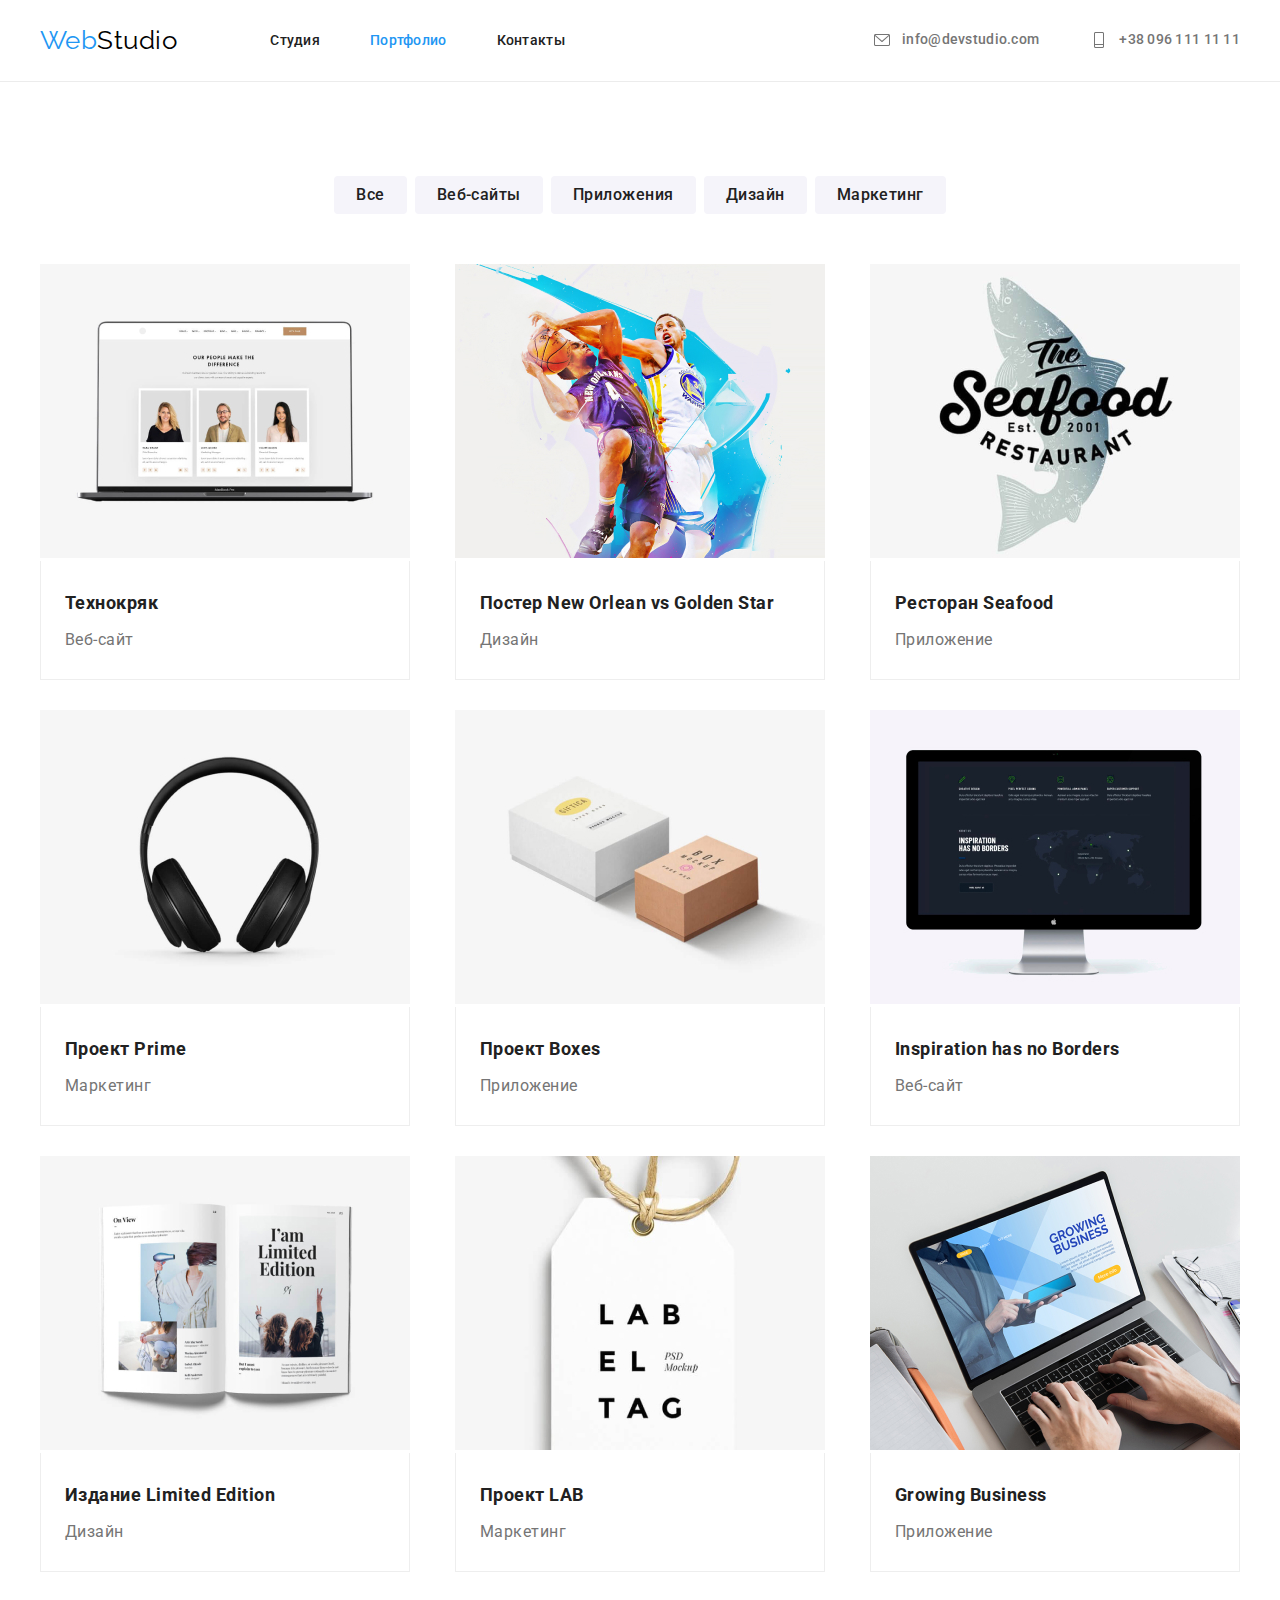
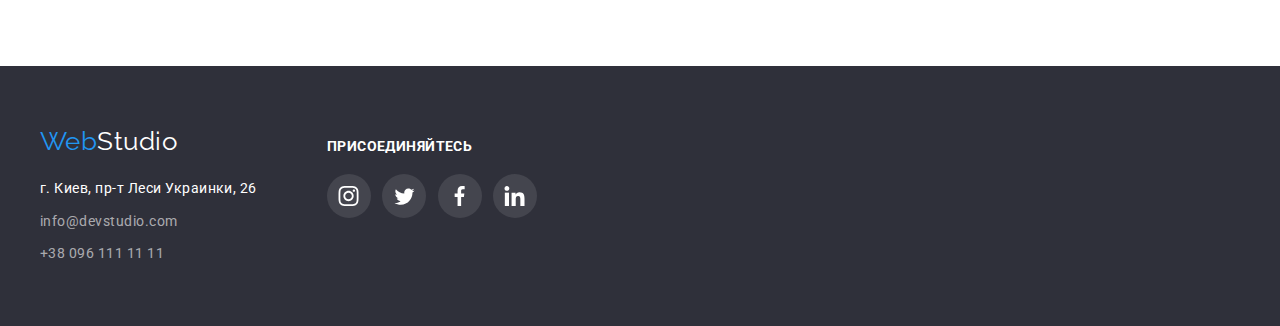
==== portfolio.html @ 29df1f12 "Initial commit" ====
<!DOCTYPE html>
<html lang="ru">
  <head>
    <meta charset="UTF-8" />
    <meta http-equiv="X-UA-Compatible" content="IE=edge" />
    <meta name="viewport" content="width=device-width, initial-scale=1.0" />
    <title>Document</title>
    <link rel="stylesheet" href="./css/reset.css" />
    <link rel="stylesheet" href="./css/styles.css" />
    <link rel="preconnect" href="https://fonts.googleapis.com" />
    <link rel="preconnect" href="https://fonts.gstatic.com" crossorigin />

    <link
      href="https://fonts.googleapis.com/css2?family=Raleway:wght@700&family=Roboto:wght@400;500;700;900&display=swap"
      rel="stylesheet"
    />
  </head>
  <body>
    <!-- Шапка -->

    <header class="header">
      <div class="container">
        <nav class="header-nav">
          <a href="./index.html" class="header-logo logo">
            Web<span class="accent-header">Studio</span></a
          >
          <ul class="site-nav">
            <li class="site-nav-link">
              <a href="./index.html" class="header-link link">Студия</a>
            </li>
            <li class="site-nav-link">
              <a href="./portfolio.html" class="header-link link current">Портфолио</a>
            </li>
            <li class="site-nav-link"><a href="" class="header-link link">Контакты</a></li>
          </ul>
        </nav>
        <ul class="socials-list">
          <li class="socials-list-item">
            <a href="mailto:info@devstudio.com" class="socials"
              ><svg class="decor-icon-header">
                <use href="./images/svg/mail-tel.svg#icon-mail"></use>
              </svg>
              info@devstudio.com</a
            >
          </li>
          <li class="socials-list-item no-margin">
            <a href="tel:+38-096-111-11-11" class="socials">
              <svg class="decor-icon-header">
                <use href="./images/svg/mail-tel.svg#icon-tel"></use>
              </svg>
              +38 096 111 11 11</a
            >
          </li>
        </ul>
      </div>
    </header>

    <!-- Портфолио -->

    <main>
      <section class="portfolio-section">
        <div class="container">
          <!-- Заголовок спрятан -->
          <h1 class="portfolio-hidden">Портфолио</h1>

          <!-- Фильтр -->
          <ul class="filter">
            <li class="filter-item"><button type="button" class="filter-button">Все</button></li>
            <li class="filter-item">
              <button type="button" class="filter-button">Веб-сайты</button>
            </li>
            <li class="filter-item">
              <button type="button" class="filter-button">Приложения</button>
            </li>
            <li class="filter-item"><button type="button" class="filter-button">Дизайн</button></li>
            <li class="filter-item">
              <button type="button" class="filter-button">Маркетинг</button>
            </li>
          </ul>

          <!-- Галерея -->

          <ul class="portfolio">
            <li class="portfolio-item">
              <img
                src="./images/Portfolio/img-1.jpg"
                alt="Открытый ноутбук"
                width="370"
                height="294"
              />
              <div class="portfolio-cards">
                <h2 class="portfolio-title">Технокряк</h2>
                <p class="portfolio-text">Веб-сайт</p>
              </div>
            </li>
            <li class="portfolio-item">
              <img
                src="./images/Portfolio/img-2.jpg"
                alt="Два баскетболиста в прыжке"
                width="370"
                height="294"
              />
              <div class="portfolio-cards">
                <h2 class="portfolio-title">Постер New Orlean vs Golden Star</h2>
                <p class="portfolio-text">Дизайн</p>
              </div>
            </li>
            <li class="portfolio-item">
              <img
                src="./images/Portfolio/img-3.jpg"
                alt="Логотип ресторана морской еды"
                width="370"
                height="294"
              />
              <div class="portfolio-cards">
                <h2 class="portfolio-title">Ресторан Seafood</h2>
                <p class="portfolio-text">Приложение</p>
              </div>
            </li>
            <li class="portfolio-item">
              <img
                src="./images/Portfolio/img-4.jpg"
                alt="Черные наушники"
                width="370"
                height="294"
              />
              <div class="portfolio-cards">
                <h2 class="portfolio-title">Проект Prime</h2>
                <p class="portfolio-text">Маркетинг</p>
              </div>
            </li>
            <li class="portfolio-item">
              <img
                src="./images/Portfolio/img-5.jpg"
                alt="Две картонные коробки"
                width="370"
                height="294"
              />
              <div class="portfolio-cards">
                <h2 class="portfolio-title">Проект Boxes</h2>
                <p class="portfolio-text">Приложение</p>
              </div>
            </li>
            <li class="portfolio-item">
              <img
                src="./images/Portfolio/img-6.jpg"
                alt="Монитор с открытым веб-сайтом"
                width="370"
                height="294"
              />
              <div class="portfolio-cards">
                <h2 class="portfolio-title">Inspiration has no Borders</h2>
                <p class="portfolio-text">Веб-сайт</p>
              </div>
            </li>
            <li class="portfolio-item">
              <img
                src="./images/Portfolio/img-7.jpg"
                alt="Открытая кнга"
                width="370"
                height="294"
              />
              <div class="portfolio-cards">
                <h2 class="portfolio-title">Издание Limited Edition</h2>
                <p class="portfolio-text">Дизайн</p>
              </div>
            </li>
            <li class="portfolio-item">
              <img
                src="./images/Portfolio/img-8.jpg"
                alt="Бирка на бичёвке"
                width="370"
                height="294"
              />
              <div class="portfolio-cards">
                <h2 class="portfolio-title">Проект LAB</h2>
                <p class="portfolio-text">Маркетинг</p>
              </div>
            </li>
            <li class="portfolio-item">
              <img
                src="./images/Portfolio/img-9.jpg"
                alt="Человек пользуеться приложением на ноутбуке"
                width="370"
                height="294"
              />
              <div class="portfolio-cards">
                <h2 class="portfolio-title">Growing Business</h2>
                <p class="portfolio-text">Приложение</p>
              </div>
            </li>
          </ul>
        </div>
      </section>
    </main>
    <!-- Подвал -->

    <footer class="footer">
      <div class="container">
        <div class="footer-decor-box">
          <div class="first-footer-box">
            <a href="./index.html" class="logo logo-footer">
              Web<span class="accent-footer">Studio</span></a
            >
            <address>
              <ul class="footer-list">
                <li class="footer-list-item">
                  <a href="https://goo.gl/maps/qVXAVopkia2wuuTD7" class="address"
                    >г. Киев, пр-т Леси Украинки, 26
                  </a>
                </li>
                <li class="footer-list-item">
                  <a href="mailto:info@devstudio.com" class="footer-socials">info@devstudio.com</a>
                </li>
                <li>
                  <a href="tel:+38-096-111-11-11" class="footer-socials">+38 096 111 11 11</a>
                </li>
              </ul>
            </address>
          </div>
          <div class="footer-socials-box">
            <p class="footer-title">Присоединяйтесь</p>
            <ul class="footer-decor-list">
              <li class="footer-decor-item">
                <a class="footer-link-icon" href="#">
                  <svg class="footer-decor-socials">
                    <use href="images/svg/socials.svg#icon-instagram"></use>
                  </svg>
                </a>
              </li>
              <li class="footer-decor-item">
                <a class="footer-link-icon" href="#">
                  <svg class="footer-decor-socials">
                    <use href="images/svg/socials.svg#icon-twitter"></use>
                  </svg>
                </a>
              </li>
              <li class="footer-decor-item">
                <a class="footer-link-icon" href="#">
                  <svg class="footer-decor-socials">
                    <use href="images/svg/socials.svg#icon-facebook"></use>
                  </svg>
                </a>
              </li>
              <li class="footer-decor-item">
                <a class="footer-link-icon" href="#">
                  <svg class="footer-decor-socials">
                    <use href="images/svg/socials.svg#icon-linkedin"></use>
                  </svg>
                </a>
              </li>
            </ul>
          </div>
        </div>
      </div>
    </footer>
  </body>
</html>
---- css/styles.css ----
:root {
  --primary-text-color: #757575;
  --title-text-color: #212121;
  --accent-color: #2196f3;
  --primary-bg-color: #ffffff;
}

/* #2196F3 */
/* #212121 */
/* #000000 */
/* #757575 */
/* #FFFFFF */

/* Глобальные значения */
body {
  background-color: var(--primary-bg-color);
  color: var(--primary-text-color);
  font-family: Roboto, -apple-system, BlinkMacSystemFont, avenir next, avenir, segoe ui,
    helvetica neue, helvetica, Ubuntu, roboto, noto, arial, sans-serif;
  letter-spacing: 0.03em;
}
.container {
  max-width: 1200px;
  margin: 0 auto;
}

/* Шапка */
.header {
  padding: 25px 0;
  border-bottom: 1px solid rgba(236, 236, 236, 1);
}
.header .container {
  display: flex;
  justify-content: space-between;
}
.header-nav,
.socials-list {
  display: flex;
  flex-direction: row;
  align-items: center;
}

.site-nav {
  display: flex;
}
.site-nav-link,
.socials-list-item {
  margin: 0 50px 0 0;
}
.no-margin {
  margin: 0;
}

.logo {
  color: var(--accent-color);
  font-family: Raleway, sans-serif;
  font-size: 26px;
  line-height: 1.19;
}
.header-logo {
  margin-right: 93px;
}
.accent-header {
  color: #000000;
}
.site-nav .link {
  color: var(--title-text-color);
  font-weight: 500;
  font-size: 14px;
  line-height: 1.14;
  letter-spacing: 0.02em;
  transition: 0.4s;
}
.site-nav .link:hover,
.site-nav .link:focus {
  color: var(--accent-color);
}
.site-nav .link.current {
  color: var(--accent-color);
}
.site-nav,
.socials-list {
  list-style: none;
}
.socials {
  color: var(--primary-text-color);
  font-weight: 500;
  font-size: 14px;
  line-height: 1.14;
  letter-spacing: 0.02em;
  display: flex;
  transition: 0.4s;
}
.socials:hover,
.socials:focus {
  color: var(--accent-color);
}

/* ___SVG___ */

.decor-icon-header {
  max-height: 16px;
  max-width: 20px;
  margin-right: 10px;
  fill: var(--primary-text-color);
  transition: 0.4s;
}

.socials:hover .decor-icon-header,
.socials:focus .decor-icon-header {
  fill: var(--accent-color);
}

/* Подвал */

.footer {
  background-color: #2f303a;
  padding: 60px 0;
}
.logo-footer {
  display: inline-block;
  margin-bottom: 20px;
}
.footer-list-item {
  padding-bottom: 9px;
}
.footer a {
  transition: 0.4s;
}

.footer a:hover,
.footer a:focus {
  color: var(--accent-color);
}
.accent-footer {
  color: var(--primary-bg-color);
}
.address {
  color: var(--primary-bg-color);
  font-style: normal;
  font-weight: 400;
  font-size: 14px;
  line-height: 1.71;
}
.footer-socials {
  color: rgb(255, 255, 255, 0.6);
  font-style: normal;
  font-weight: 400;
  font-size: 14px;
  line-height: 1.71;
}

.footer-title {
  font-family: 'Roboto' sans-serif;
  font-weight: 700;
  font-size: 14px;
  line-height: 16px;
  letter-spacing: 0.03em;
  text-transform: uppercase;
  color: #ffffff;
  margin-bottom: 20px;
  margin-top: 12px;
}

.first-footer-box {
  margin-right: 70px;
}

/* ___SVG___ */

.footer-socials-box {
  width: 220px;
  height: 80px;
}

.footer-link-icon {
  height: 44px;
  width: 44px;
  display: flex;
  justify-content: center;
  align-items: center;
}

.footer-decor-box {
  display: flex;
  justify-content: flex-start;
}

.footer-decor-list {
  display: flex;
  justify-content: space-between;
  align-items: center;
}

.footer-decor-item {
  margin-right: 10px;
  border-radius: 50%;
  background-color: rgba(255, 255, 255, 0.1);
  transition: 0.4s;
}

.footer-decor-item:hover {
  background-color: var(--accent-color);
}

.footer-decor-socials {
  height: 20px;
  width: 25px;
  fill: var(--primary-bg-color);
}

/* Стили для ТИТУЛЬНОЙ страницы */
/* Секции */

.section-title {
  color: var(--title-text-color);
  font-size: 36px;
  line-height: 1.16;
  text-align: center;
}

/* Герой */

.hero .container {
  display: flex;
  flex-direction: column;
  justify-content: center;
  align-items: center;
}
.hero {
  padding: 200px 0;
  background-color: #2f303a;
  background: linear-gradient(rgba(47, 48, 58, 0.4), rgba(47, 48, 58, 0.4)),
    url(../images/hero/img.jpg) center/cover no-repeat;
}

.hero-title {
  color: var(--primary-bg-color);

  font-size: 44px;
  line-height: 1.36;
  text-align: center;
  letter-spacing: 0.06em;
  text-transform: uppercase;
  font-weight: 900;

  margin-bottom: 30px;
  box-sizing: border-box;
  width: 696px;
}
.hero-button {
  padding: 0;
  border: none;
  font: inherit;
  color: inherit;
  background-color: transparent;

  font-family: Roboto;
  color: var(--primary-bg-color);
  background-color: var(--accent-color);
  font-weight: 700;
  font-size: 16px;
  line-height: 1.8;
  letter-spacing: 0.06em;
  cursor: pointer;
  padding: 10px 32px;
  box-shadow: 0px 4px 4px rgba(0, 0, 0, 0.15);
  border-radius: 4px;

  min-width: 200px;
}

/* Преимущества */
.feature-section {
  padding: 94px 0;
}
.feature-hidden {
  display: none;
}
.feature-title {
  color: var(--title-text-color);
  font-weight: 700;
  font-size: 14px;
  line-height: 1.14;
  text-transform: uppercase;

  margin-bottom: 10px;
}

.feature-list {
  display: flex;
  justify-content: space-between;
}

.feauture-list-item {
  max-width: 270px;
}

.feature-text {
  font-size: 14px;
  line-height: 1.71;
}

/* ___SVG___ */
.decor-image-feauture {
  display: inline-block;
  width: 70px;
  height: 70px;
  padding: 25px 100px;
  background-color: #f5f4fa;
  border-radius: 4px;
  margin-bottom: 30px;
}

/* Чем мы занимаемся */

.busines-section {
  padding-bottom: 94px;
}
.busines-list {
  display: flex;
  justify-content: space-between;
}

.busines-title {
  margin-bottom: 50px;
  font-weight: 700;
}

/* Наша команда */

.team-section {
  background-color: #f5f4fa;
  padding: 94px 0;
}
.team-list {
  display: flex;
  justify-content: space-between;
}
.team-title {
  margin-bottom: 50px;
  font-weight: 700;
}
.team-names {
  color: var(--title-text-color);
  font-weight: 500;
  font-size: 16px;
  line-height: 1.18;
  font-weight: 500;
  margin-bottom: 10px;
}

.team-item {
  background-color: var(--primary-bg-color);
  box-shadow: 0px 1px 3px rgba(0, 0, 0, 0.12), 0px 1px 1px rgba(0, 0, 0, 0.14),
    0px 2px 1px rgba(0, 0, 0, 0.2);
  border-radius: 0px 0px 4px 4px;
  display: flex;
  flex-direction: column;
  align-items: center;
  width: 270px;
}

.team-text {
  font-size: 16px;
  line-height: 1.18;
  margin-bottom: 16px;
}

.team-text-box {
  padding: 30px 32px;
  text-align: center;
}

/* ___SVG___ */
.decor-team-list {
  display: flex;
  justify-content: space-between;
  align-items: center;
}

.team-link-icon {
  height: 44px;
  width: 44px;
  display: flex;
  justify-content: center;
  align-items: center;
}

.decor-team-item {
  margin: 0 5px;
  border-radius: 50%;

  transition: 0.4s;
}

.decor-team-item:hover {
  background-color: var(--accent-color);
}
.decor-team-item:hover .decor-socials-team {
  fill: var(--primary-bg-color);
}
.decor-socials-team {
  height: 20px;
  width: 25px;
  fill: #afb1b8;
}

/* Постоянные клиенты */

.regular-custumers-section {
  padding: 94px 0;
}
.regular-custumers-list {
  display: flex;
  justify-content: space-between;
}
.regular-custumers-item {
  display: flex;
}
/* ___SVG___ */

.regular-custumers-icon {
  display: inline-block;
  width: 106px;
  height: 60px;
  fill: #afb1b8;
  padding: 16px 32px;
  border: 1px solid #afb1b8;
  border-radius: 4px;
  transition: 0.4s;
}

.regular-custumers-item:hover .regular-custumers-icon {
  border-color: var(--accent-color);
}

.regular-custumers-icon:hover {
  fill: var(--accent-color);
}

/* Стили для ПОРТФОЛИО */

.portfolio-hidden {
  display: none;
}

/* PORFOLIO */

.portfolio-section {
  padding: 94px 0;
}

/* фильтр */
.filter {
  display: flex;
  justify-content: center;
  margin-bottom: 20px;
}
.filter-item {
  margin: 0 4px;
}

.filter-button {
  font-family: Roboto;
  color: var(--title-text-color);
  background-color: #f5f4fa;
  font-style: normal;
  font-weight: 500;
  font-size: 16px;
  line-height: 1.62;
  cursor: pointer;
  transition: 0.4s;
}

.filter-button:hover,
.filter-button:focus {
  color: var(--primary-bg-color);
  background-color: var(--accent-color);
}

.filter-button {
  padding: 0;
  border: none;
  font: inherit;
  color: inherit;
  background-color: transparent;

  font-family: 'Roboto';
  font-style: normal;
  font-weight: 500;
  font-size: 16px;
  line-height: 26px;
  text-align: center;
  letter-spacing: 0.03em;

  color: var(--title-text-color);
  background-color: #f5f4fa;

  padding: 6px 22px;
  border-radius: 4px;
}

.filter-button:hover,
.filter-button:focus {
  background: var(--accent-color);

  box-shadow: 0px 3px 1px rgba(0, 0, 0, 0.1), 0px 1px 2px rgba(0, 0, 0, 0.08),
    0px 2px 2px rgba(0, 0, 0, 0.12);
}

/* галерея */

.portfolio {
  display: flex;
  justify-content: space-between;
  flex-wrap: wrap;
}
.portfolio-item {
  margin-top: 30px;
  transition: 0.4s;
}

.portfolio-item:hover {
  box-shadow: 0px 4px 4px rgba(0, 0, 0, 0.25);
}

.portfolio-cards {
  border-right: 1px solid rgba(238, 238, 238, 1);
  border-bottom: 1px solid rgba(238, 238, 238, 1);
  border-left: 1px solid rgba(238, 238, 238, 1);
  padding: 24px;
}
.portfolio-title {
  color: var(--title-text-color);
  font-size: 18px;
  line-height: 2;
  margin-bottom: 4px;
  font-weight: 700;
}

.portfolio-text {
  color: var(--primary-text-color);
  font-size: 16px;
  line-height: 1.87;
}
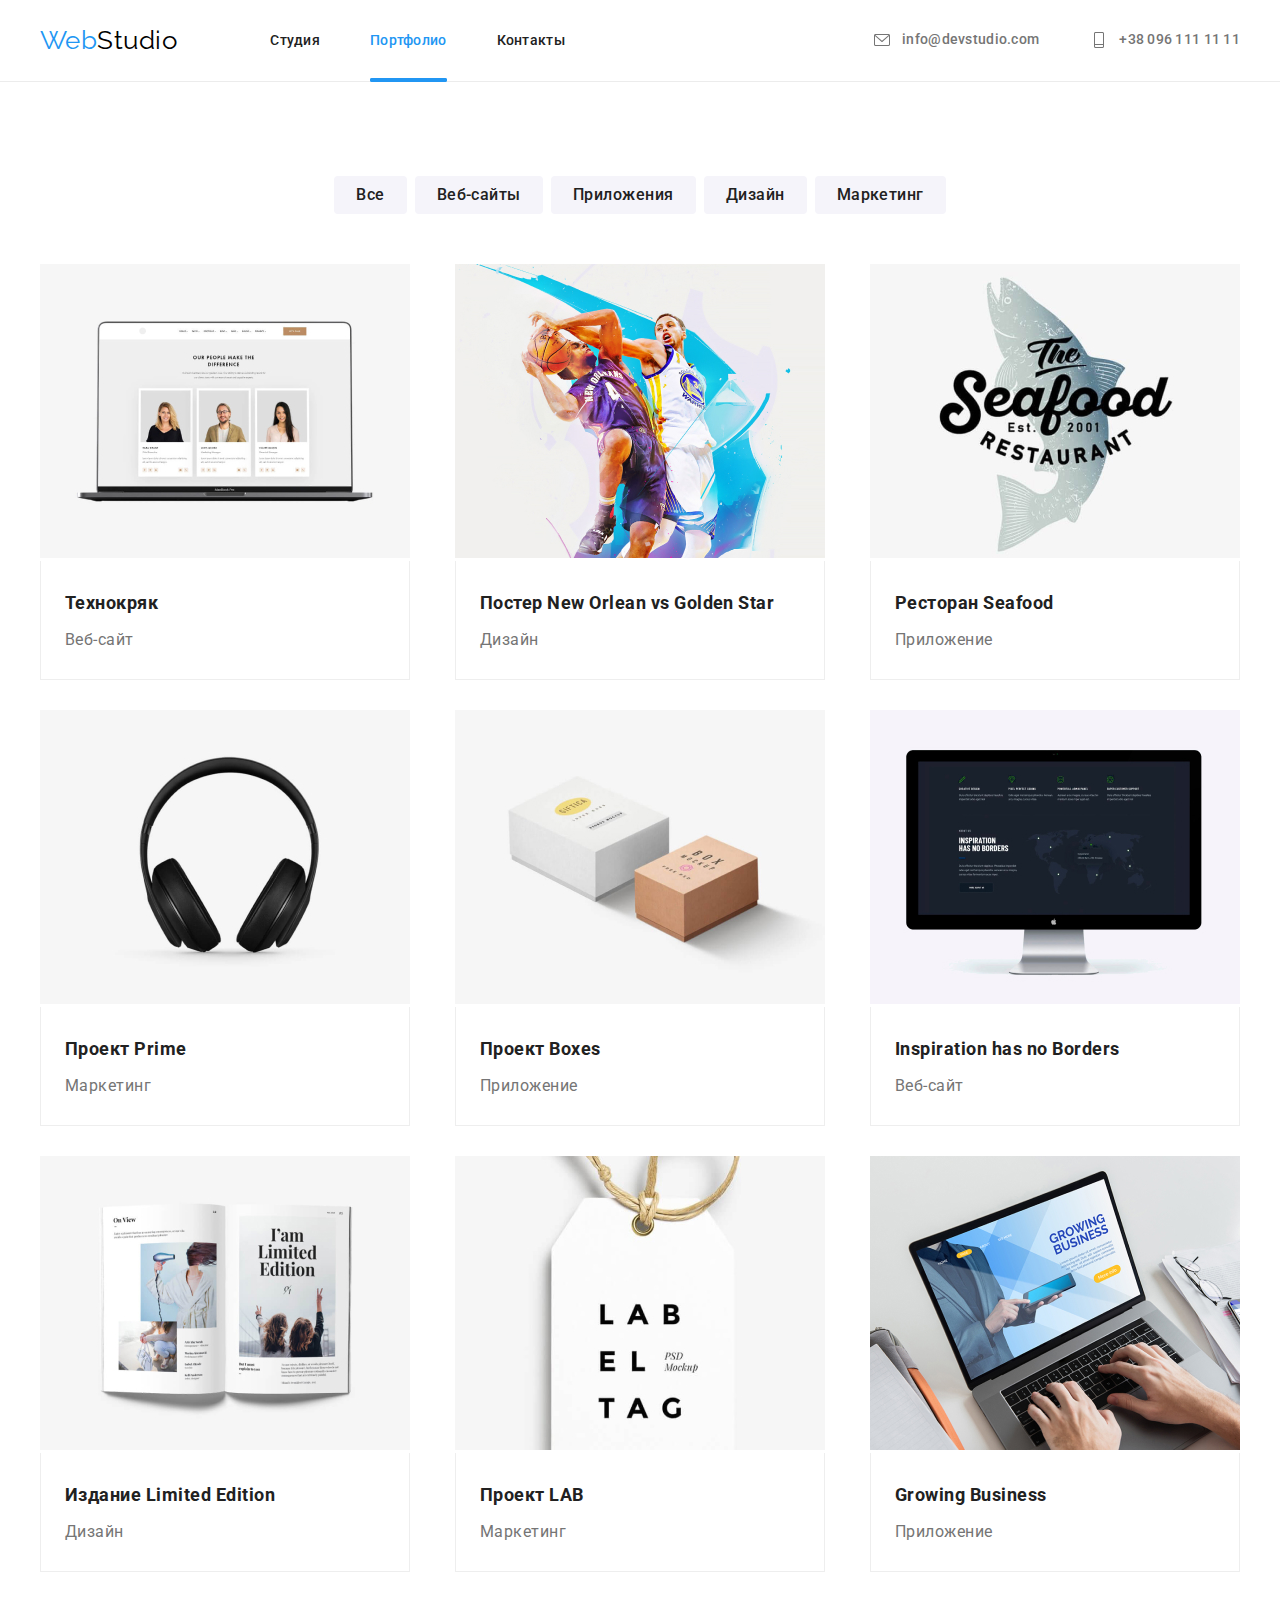
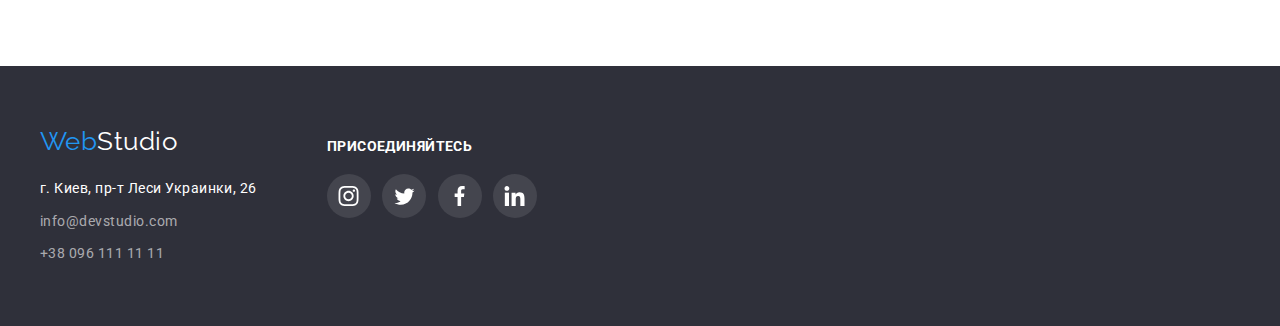
==== commit c1311163: "Добавляет подчеркивание в хедер и ховер в галерею" ====
--- a/portfolio.html
+++ b/portfolio.html
@@ -28,7 +28,7 @@
             <li class="site-nav-link">
               <a href="./index.html" class="header-link link">Студия</a>
             </li>
-            <li class="site-nav-link">
+            <li class="site-nav-link current">
               <a href="./portfolio.html" class="header-link link current">Портфолио</a>
             </li>
             <li class="site-nav-link"><a href="" class="header-link link">Контакты</a></li>
@@ -82,108 +82,197 @@
 
           <ul class="portfolio">
             <li class="portfolio-item">
-              <img
-                src="./images/Portfolio/img-1.jpg"
-                alt="Открытый ноутбук"
-                width="370"
-                height="294"
-              />
+              <div class="portfolio-hover-box-relative">
+                <img
+                  src="./images/Portfolio/img-1.jpg"
+                  alt="Открытый ноутбук"
+                  width="370"
+                  height="294"
+                />
+                <div class="portfolio-hover-box">
+                  <p class="portfolio-hover-text">
+                    Технокряк это современная площадка распространения коронавируса. Компании
+                    используют эту платформу для цифрового шпионажа и атак на защищённые сервера
+                    конкурентов.
+                  </p>
+                </div>
+              </div>
+
               <div class="portfolio-cards">
                 <h2 class="portfolio-title">Технокряк</h2>
                 <p class="portfolio-text">Веб-сайт</p>
               </div>
             </li>
             <li class="portfolio-item">
-              <img
-                src="./images/Portfolio/img-2.jpg"
-                alt="Два баскетболиста в прыжке"
-                width="370"
-                height="294"
-              />
+              <div class="portfolio-hover-box-relative">
+                <img
+                  src="./images/Portfolio/img-2.jpg"
+                  alt="Два баскетболиста в прыжке"
+                  width="370"
+                  height="294"
+                />
+                <div class="portfolio-hover-box">
+                  <p class="portfolio-hover-text">
+                    Технокряк это современная площадка распространения коронавируса. Компании
+                    используют эту платформу для цифрового шпионажа и атак на защищённые сервера
+                    конкурентов.
+                  </p>
+                </div>
+              </div>
               <div class="portfolio-cards">
                 <h2 class="portfolio-title">Постер New Orlean vs Golden Star</h2>
                 <p class="portfolio-text">Дизайн</p>
               </div>
             </li>
             <li class="portfolio-item">
-              <img
-                src="./images/Portfolio/img-3.jpg"
-                alt="Логотип ресторана морской еды"
-                width="370"
-                height="294"
-              />
+              <div class="portfolio-hover-box-relative">
+                <img
+                  src="./images/Portfolio/img-3.jpg"
+                  alt="Логотип ресторана морской еды"
+                  width="370"
+                  height="294"
+                />
+                <div class="portfolio-hover-box">
+                  <p class="portfolio-hover-text">
+                    Технокряк это современная площадка распространения коронавируса. Компании
+                    используют эту платформу для цифрового шпионажа и атак на защищённые сервера
+                    конкурентов.
+                  </p>
+                </div>
+              </div>
+
               <div class="portfolio-cards">
                 <h2 class="portfolio-title">Ресторан Seafood</h2>
                 <p class="portfolio-text">Приложение</p>
               </div>
             </li>
             <li class="portfolio-item">
-              <img
-                src="./images/Portfolio/img-4.jpg"
-                alt="Черные наушники"
-                width="370"
-                height="294"
-              />
+              <div class="portfolio-hover-box-relative">
+                <img
+                  src="./images/Portfolio/img-4.jpg"
+                  alt="Черные наушники"
+                  width="370"
+                  height="294"
+                />
+                <div class="portfolio-hover-box">
+                  <p class="portfolio-hover-text">
+                    Технокряк это современная площадка распространения коронавируса. Компании
+                    используют эту платформу для цифрового шпионажа и атак на защищённые сервера
+                    конкурентов.
+                  </p>
+                </div>
+              </div>
+
               <div class="portfolio-cards">
                 <h2 class="portfolio-title">Проект Prime</h2>
                 <p class="portfolio-text">Маркетинг</p>
               </div>
             </li>
             <li class="portfolio-item">
-              <img
-                src="./images/Portfolio/img-5.jpg"
-                alt="Две картонные коробки"
-                width="370"
-                height="294"
-              />
+              <div class="portfolio-hover-box-relative">
+                <img
+                  src="./images/Portfolio/img-5.jpg"
+                  alt="Две картонные коробки"
+                  width="370"
+                  height="294"
+                />
+                <div class="portfolio-hover-box">
+                  <p class="portfolio-hover-text">
+                    Технокряк это современная площадка распространения коронавируса. Компании
+                    используют эту платформу для цифрового шпионажа и атак на защищённые сервера
+                    конкурентов.
+                  </p>
+                </div>
+              </div>
+
               <div class="portfolio-cards">
                 <h2 class="portfolio-title">Проект Boxes</h2>
                 <p class="portfolio-text">Приложение</p>
               </div>
             </li>
             <li class="portfolio-item">
-              <img
-                src="./images/Portfolio/img-6.jpg"
-                alt="Монитор с открытым веб-сайтом"
-                width="370"
-                height="294"
-              />
+              <div class="portfolio-hover-box-relative">
+                <img
+                  src="./images/Portfolio/img-6.jpg"
+                  alt="Монитор с открытым веб-сайтом"
+                  width="370"
+                  height="294"
+                />
+                <div class="portfolio-hover-box">
+                  <p class="portfolio-hover-text">
+                    Технокряк это современная площадка распространения коронавируса. Компании
+                    используют эту платформу для цифрового шпионажа и атак на защищённые сервера
+                    конкурентов.
+                  </p>
+                </div>
+              </div>
+
               <div class="portfolio-cards">
                 <h2 class="portfolio-title">Inspiration has no Borders</h2>
                 <p class="portfolio-text">Веб-сайт</p>
               </div>
             </li>
             <li class="portfolio-item">
-              <img
-                src="./images/Portfolio/img-7.jpg"
-                alt="Открытая кнга"
-                width="370"
-                height="294"
-              />
+              <div class="portfolio-hover-box-relative">
+                <img
+                  src="./images/Portfolio/img-7.jpg"
+                  alt="Открытая кнга"
+                  width="370"
+                  height="294"
+                />
+                <div class="portfolio-hover-box">
+                  <p class="portfolio-hover-text">
+                    Технокряк это современная площадка распространения коронавируса. Компании
+                    используют эту платформу для цифрового шпионажа и атак на защищённые сервера
+                    конкурентов.
+                  </p>
+                </div>
+              </div>
+
               <div class="portfolio-cards">
                 <h2 class="portfolio-title">Издание Limited Edition</h2>
                 <p class="portfolio-text">Дизайн</p>
               </div>
             </li>
             <li class="portfolio-item">
-              <img
-                src="./images/Portfolio/img-8.jpg"
-                alt="Бирка на бичёвке"
-                width="370"
-                height="294"
-              />
+              <div class="portfolio-hover-box-relative">
+                <img
+                  src="./images/Portfolio/img-8.jpg"
+                  alt="Бирка на бичёвке"
+                  width="370"
+                  height="294"
+                />
+                <div class="portfolio-hover-box">
+                  <p class="portfolio-hover-text">
+                    Технокряк это современная площадка распространения коронавируса. Компании
+                    используют эту платформу для цифрового шпионажа и атак на защищённые сервера
+                    конкурентов.
+                  </p>
+                </div>
+              </div>
+
               <div class="portfolio-cards">
                 <h2 class="portfolio-title">Проект LAB</h2>
                 <p class="portfolio-text">Маркетинг</p>
               </div>
             </li>
             <li class="portfolio-item">
-              <img
-                src="./images/Portfolio/img-9.jpg"
-                alt="Человек пользуеться приложением на ноутбуке"
-                width="370"
-                height="294"
-              />
+              <div class="portfolio-hover-box-relative">
+                <img
+                  src="./images/Portfolio/img-9.jpg"
+                  alt="Человек пользуеться приложением на ноутбуке"
+                  width="370"
+                  height="294"
+                />
+                <div class="portfolio-hover-box">
+                  <p class="portfolio-hover-text">
+                    Технокряк это современная площадка распространения коронавируса. Компании
+                    используют эту платформу для цифрового шпионажа и атак на защищённые сервера
+                    конкурентов.
+                  </p>
+                </div>
+              </div>
+
               <div class="portfolio-cards">
                 <h2 class="portfolio-title">Growing Business</h2>
                 <p class="portfolio-text">Приложение</p>
--- a/css/styles.css
+++ b/css/styles.css
@@ -82,6 +82,23 @@
 .socials-list {
   list-style: none;
 }
+
+.site-nav-link {
+  position: relative;
+}
+
+.current::after {
+  content: '';
+  position: absolute;
+  bottom: -33px;
+  left: 0;
+
+  height: 4px;
+  width: 100%;
+  background-color: var(--accent-color);
+  border-radius: 2px;
+}
+
 .socials {
   color: var(--primary-text-color);
   font-weight: 500;
@@ -544,3 +561,36 @@
   font-size: 16px;
   line-height: 1.87;
 }
+.portfolio-hover-box-relative {
+  position: relative;
+}
+
+.portfolio-hover-box {
+  position: absolute;
+  height: 100%;
+  width: 100%;
+  bottom: 0;
+  left: 0;
+  background-color: rgba(33, 150, 243, 0.9);
+  opacity: 0;
+
+  transform: translateY(100%);
+  transition: 0.5s;
+}
+
+.portfolio-item:hover .portfolio-hover-box {
+  transform: translateY(0);
+  opacity: 1;
+}
+
+.portfolio-hover-text {
+  font-family: 'Roboto' sans-serif;
+  font-weight: 400;
+  font-size: 18px;
+  line-height: 28px;
+
+  letter-spacing: 0.03em;
+  color: var(--primary-bg-color);
+
+  padding: 63px 24px;
+}
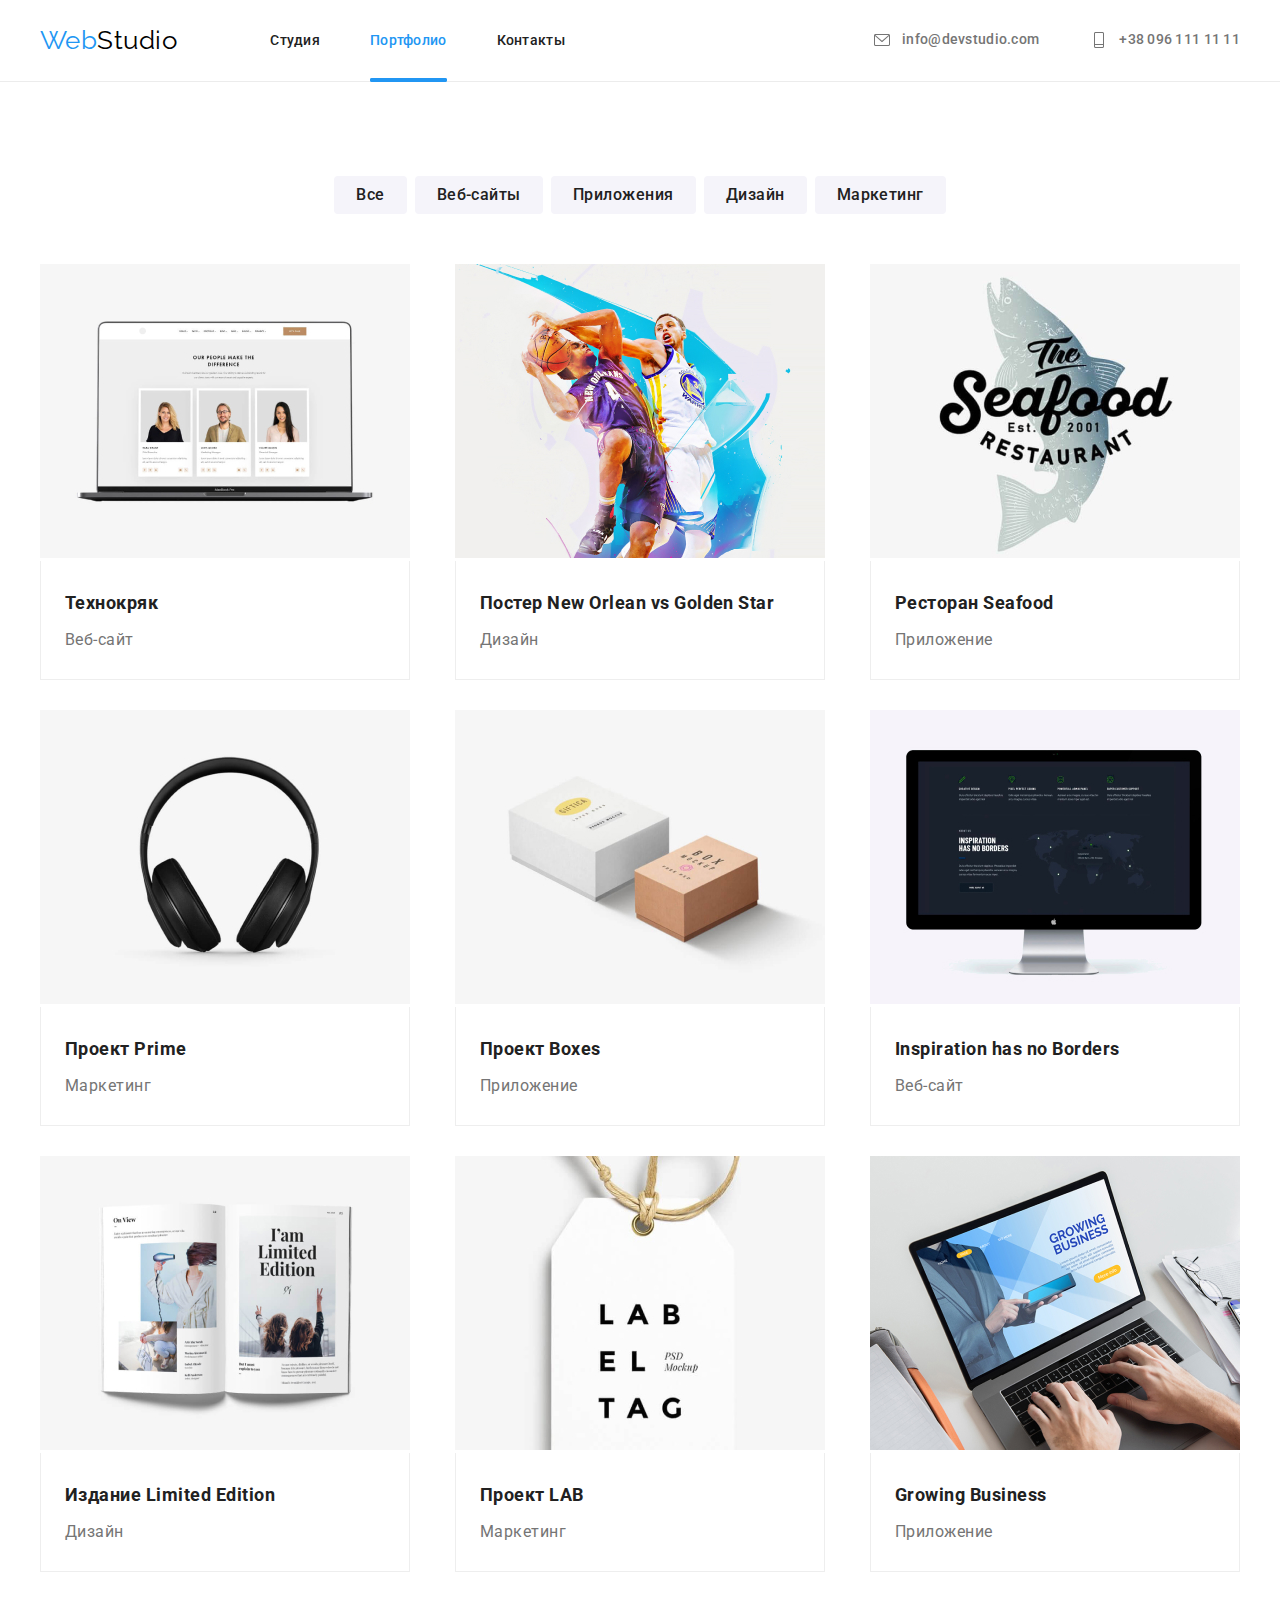
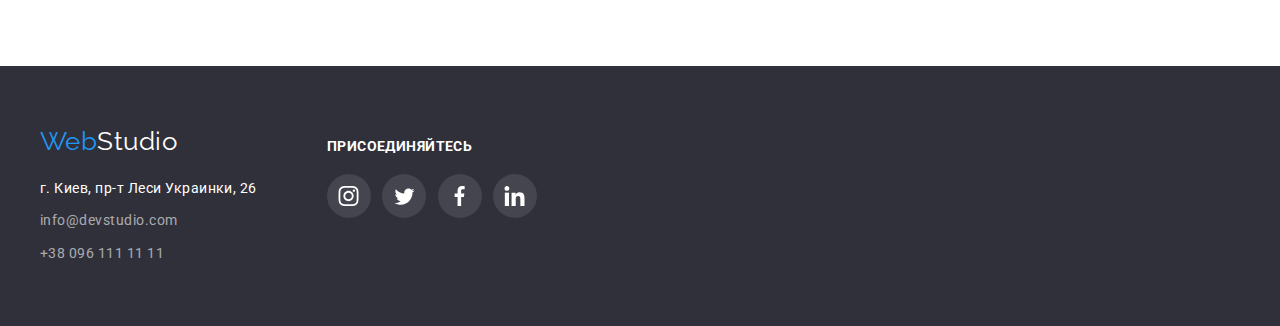
==== commit d8eeb084: "Меняет позиционирование крестика" ====
--- a/portfolio.html
+++ b/portfolio.html
@@ -65,14 +65,18 @@
 
           <!-- Фильтр -->
           <ul class="filter">
-            <li class="filter-item"><button type="button" class="filter-button">Все</button></li>
+            <li class="filter-item">
+              <button type="button" class="filter-button">Все</button>
+            </li>
             <li class="filter-item">
               <button type="button" class="filter-button">Веб-сайты</button>
             </li>
             <li class="filter-item">
               <button type="button" class="filter-button">Приложения</button>
             </li>
-            <li class="filter-item"><button type="button" class="filter-button">Дизайн</button></li>
+            <li class="filter-item">
+              <button type="button" class="filter-button">Дизайн</button>
+            </li>
             <li class="filter-item">
               <button type="button" class="filter-button">Маркетинг</button>
             </li>
--- a/css/styles.css
+++ b/css/styles.css
@@ -69,7 +69,8 @@
   font-size: 14px;
   line-height: 1.14;
   letter-spacing: 0.02em;
-  transition: 0.4s;
+  transition: 250ms;
+  transition-timing-function: cubic-bezier(0.4, 0, 0.2, 1);
 }
 .site-nav .link:hover,
 .site-nav .link:focus {
@@ -106,7 +107,8 @@
   line-height: 1.14;
   letter-spacing: 0.02em;
   display: flex;
-  transition: 0.4s;
+  transition: 250ms;
+  transition-timing-function: cubic-bezier(0.4, 0, 0.2, 1);
 }
 .socials:hover,
 .socials:focus {
@@ -120,7 +122,8 @@
   max-width: 20px;
   margin-right: 10px;
   fill: var(--primary-text-color);
-  transition: 0.4s;
+  transition: 250ms;
+  transition-timing-function: cubic-bezier(0.4, 0, 0.2, 1);
 }
 
 .socials:hover .decor-icon-header,
@@ -142,7 +145,8 @@
   padding-bottom: 9px;
 }
 .footer a {
-  transition: 0.4s;
+  transition: 250ms;
+  transition-timing-function: cubic-bezier(0.4, 0, 0.2, 1);
 }
 
 .footer a:hover,
@@ -213,7 +217,8 @@
   margin-right: 10px;
   border-radius: 50%;
   background-color: rgba(255, 255, 255, 0.1);
-  transition: 0.4s;
+  transition: 250ms;
+  transition-timing-function: cubic-bezier(0.4, 0, 0.2, 1);
 }
 
 .footer-decor-item:hover {
@@ -339,9 +344,38 @@
   justify-content: space-between;
 }
 
+.busines-item {
+  position: relative;
+  width: 370px;
+  height: 294px;
+}
+
 .busines-title {
   margin-bottom: 50px;
   font-weight: 700;
+}
+
+.busines-text-box {
+  position: absolute;
+  display: flex;
+  justify-content: center;
+  align-items: center;
+  left: 0;
+  bottom: 0;
+  width: 100%;
+  height: 70px;
+  background-color: rgba(47, 48, 58, 0.8);
+}
+
+.busines-text {
+  font-family: 'Roboto' sans-serif;
+  font-weight: 700;
+  font-size: 14px;
+  line-height: 16px;
+  letter-spacing: 0.03em;
+  text-transform: uppercase;
+
+  color: #ffffff;
 }
 
 /* Наша команда */
@@ -408,7 +442,8 @@
   margin: 0 5px;
   border-radius: 50%;
 
-  transition: 0.4s;
+  transition: 250ms;
+  transition-timing-function: cubic-bezier(0.4, 0, 0.2, 1);
 }
 
 .decor-team-item:hover {
@@ -445,7 +480,8 @@
   padding: 16px 32px;
   border: 1px solid #afb1b8;
   border-radius: 4px;
-  transition: 0.4s;
+  transition: 250ms;
+  transition-timing-function: cubic-bezier(0.4, 0, 0.2, 1);
 }
 
 .regular-custumers-item:hover .regular-custumers-icon {
@@ -456,6 +492,77 @@
   fill: var(--accent-color);
 }
 
+/* МОДАЛЬНОЕ ОКНО */
+
+.backdrop {
+  position: fixed;
+  top: 0;
+  left: 0;
+  width: 100%;
+  height: 100%;
+  background-color: rgba(0, 0, 0, 0.2);
+  opacity: 1;
+  transition: opacity 250ms;
+  transition-timing-function: cubic-bezier(0.4, 0, 0.2, 1);
+}
+
+.backdrop.is-hidden {
+  opacity: 0;
+  pointer-events: none;
+}
+
+.backdrop.is-hidden .modal {
+  transform: translate(-50%, -50%) scale(0.9);
+}
+
+.modal {
+  position: relative;
+  top: 50%;
+  left: 50%;
+  transform: translate(-50%, -50%) scale(1);
+  transition-timing-function: cubic-bezier(0.4, 0, 0.2, 1);
+  padding: 40px;
+
+  width: 528px;
+  height: 581px;
+
+  background-color: var(--primary-bg-color);
+  box-shadow: 0px 1px 3px rgba(0, 0, 0, 0.12), 0px 1px 1px rgba(0, 0, 0, 0.14),
+    0px 2px 1px rgba(0, 0, 0, 0.2);
+  border-radius: 4px;
+}
+
+.modal-close-cross {
+  position: absolute;
+  top: 8px;
+  right: 8px;
+  height: 30px;
+  width: 30px;
+  border-radius: 50%;
+  background-color: #ffffff;
+  border: 1px solid rgba(0, 0, 0, 0.1);
+}
+
+.modal-close-cross::before,
+.modal-close-cross::after {
+  content: '';
+  position: absolute;
+
+  width: 15px;
+  height: 2px;
+  background-color: black;
+
+  top: 50%;
+  left: 50%;
+}
+
+.modal-close-cross::before {
+  transform: translate(-50%, -50%) rotate 45deg;
+}
+.modal-close-cross::after {
+  transform: translate(-50%, -50%) rotate -45deg;
+}
+
 /* Стили для ПОРТФОЛИО */
 
 .portfolio-hidden {
@@ -476,24 +583,6 @@
 }
 .filter-item {
   margin: 0 4px;
-}
-
-.filter-button {
-  font-family: Roboto;
-  color: var(--title-text-color);
-  background-color: #f5f4fa;
-  font-style: normal;
-  font-weight: 500;
-  font-size: 16px;
-  line-height: 1.62;
-  cursor: pointer;
-  transition: 0.4s;
-}
-
-.filter-button:hover,
-.filter-button:focus {
-  color: var(--primary-bg-color);
-  background-color: var(--accent-color);
 }
 
 .filter-button {
@@ -503,24 +592,29 @@
   color: inherit;
   background-color: transparent;
 
-  font-family: 'Roboto';
+  font-family: 'Roboto' sans-serif;
   font-style: normal;
   font-weight: 500;
   font-size: 16px;
-  line-height: 26px;
+  line-height: 1.62;
   text-align: center;
   letter-spacing: 0.03em;
 
   color: var(--title-text-color);
   background-color: #f5f4fa;
+  cursor: pointer;
 
   padding: 6px 22px;
   border-radius: 4px;
+
+  transition: 250ms;
+  transition-timing-function: cubic-bezier(0.4, 0, 0.2, 1);
 }
 
 .filter-button:hover,
 .filter-button:focus {
-  background: var(--accent-color);
+  background-color: var(--accent-color);
+  color: var(--primary-bg-color);
 
   box-shadow: 0px 3px 1px rgba(0, 0, 0, 0.1), 0px 1px 2px rgba(0, 0, 0, 0.08),
     0px 2px 2px rgba(0, 0, 0, 0.12);
@@ -535,7 +629,8 @@
 }
 .portfolio-item {
   margin-top: 30px;
-  transition: 0.4s;
+  transition: 250ms;
+  transition-timing-function: cubic-bezier(0.4, 0, 0.2, 1);
 }
 
 .portfolio-item:hover {
@@ -563,6 +658,7 @@
 }
 .portfolio-hover-box-relative {
   position: relative;
+  overflow: hidden;
 }
 
 .portfolio-hover-box {
@@ -575,7 +671,8 @@
   opacity: 0;
 
   transform: translateY(100%);
-  transition: 0.5s;
+  transition: 250ms;
+  transition-timing-function: cubic-bezier(0.4, 0, 0.2, 1);
 }
 
 .portfolio-item:hover .portfolio-hover-box {
